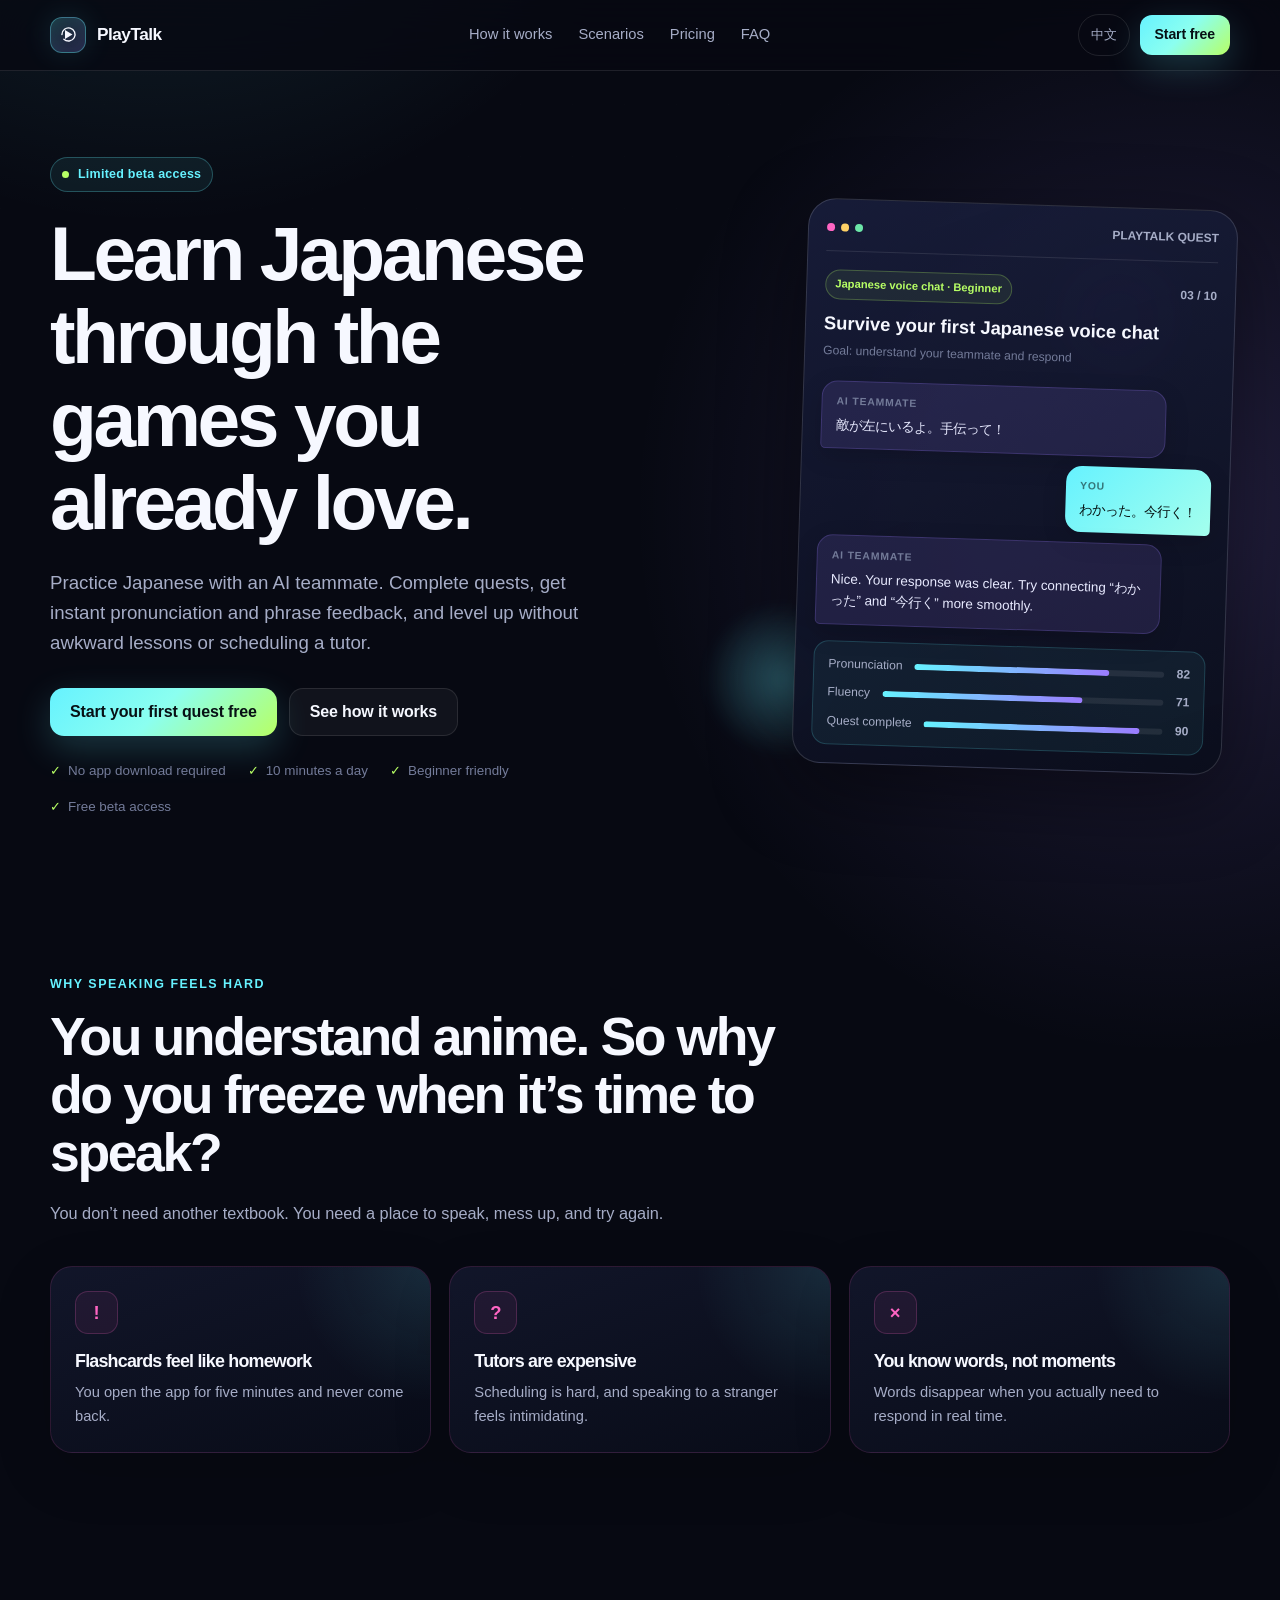
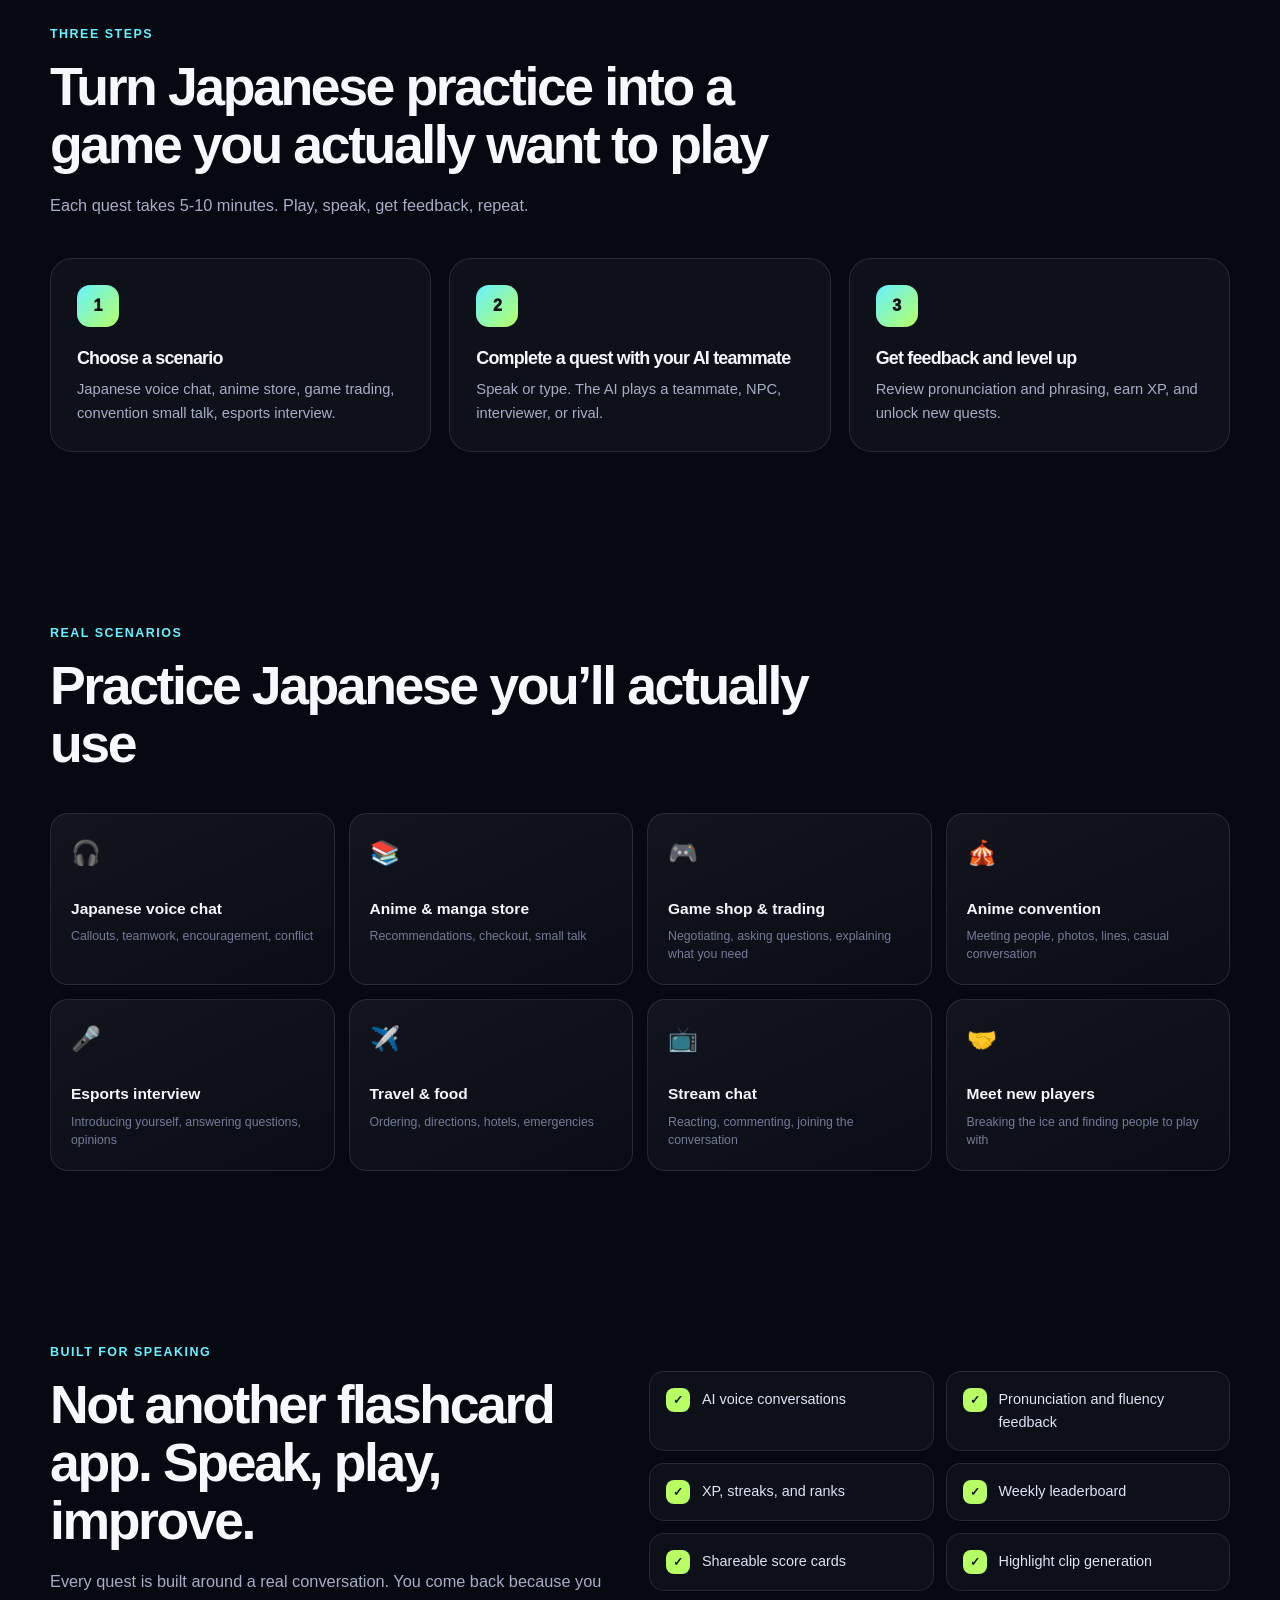
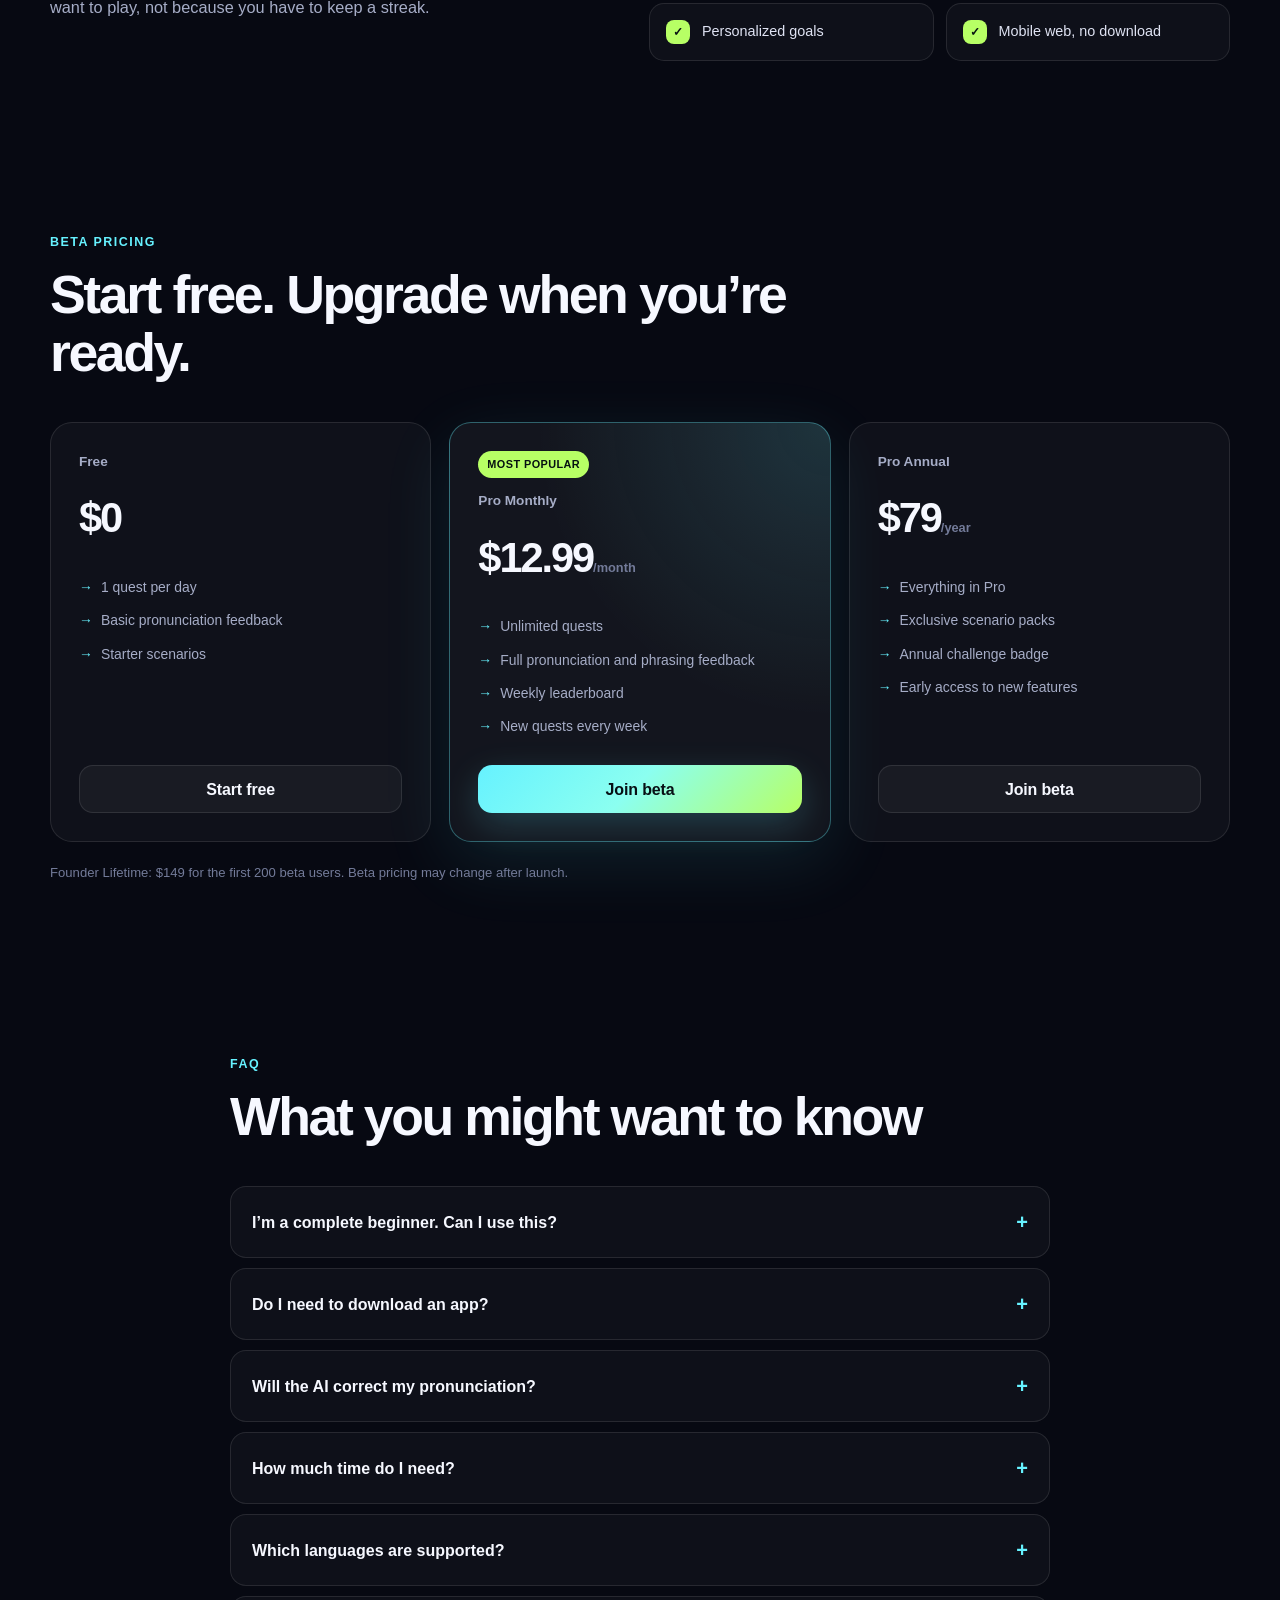
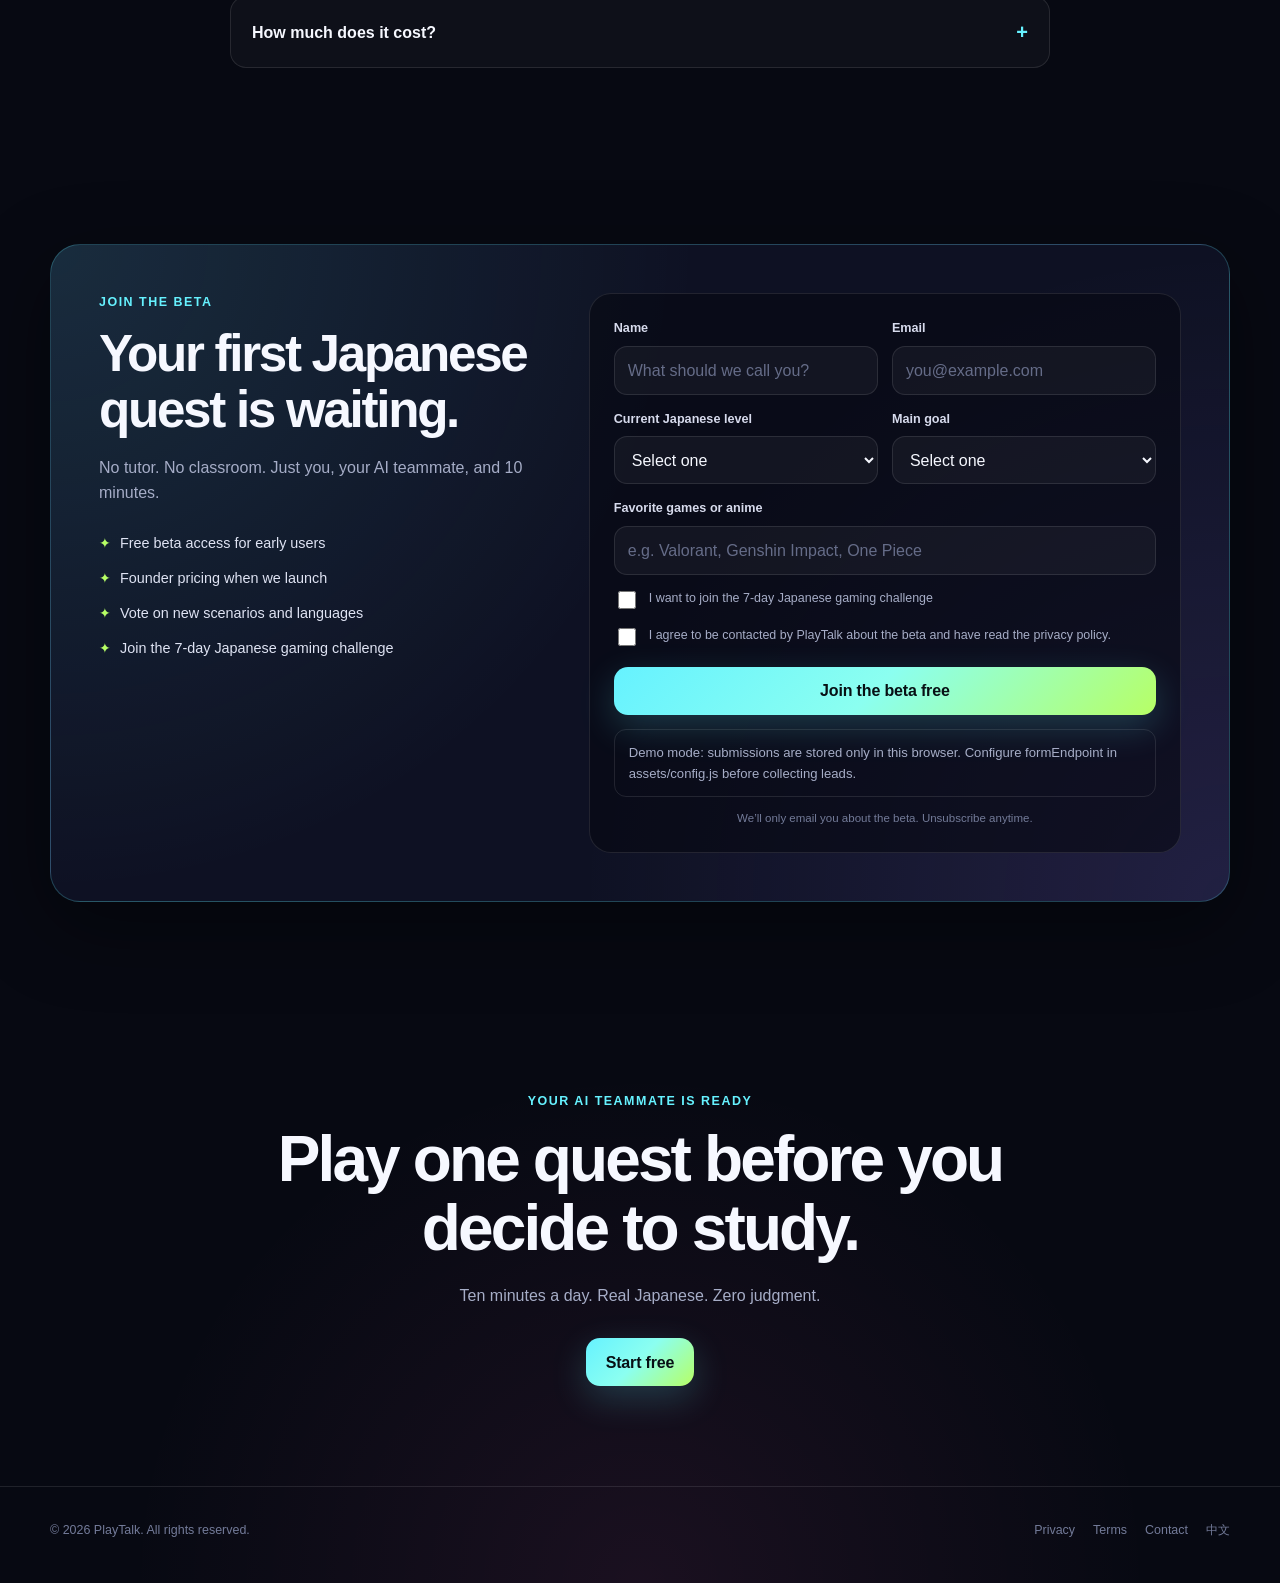
==== us/index.html @ 06645423 "Deploy PlayTalk bilingual landing pages" ====
<!doctype html>
<html lang="en">
<head>
  <meta charset="utf-8">
  <meta name="viewport" content="width=device-width, initial-scale=1">
  <meta name="theme-color" content="#070912">
  <meta name="robots" content="noindex,nofollow">
  <title>PlayTalk | Learn Japanese Through Games</title>
  <meta name="description" content="Practice Japanese in 10-minute AI voice quests. Play games, speak Japanese, get instant feedback, and level up without boring lessons.">
  <meta property="og:title" content="PlayTalk | Learn Japanese Through Games">
  <meta property="og:description" content="Your AI squad is also your Japanese coach. Start your first quest free.">
  <meta property="og:type" content="website">
  <link rel="icon" href="../assets/favicon.svg" type="image/svg+xml">
  <link rel="stylesheet" href="../assets/styles.css">
  <script src="../assets/config.js" defer></script>
  <script src="../assets/app.js" defer></script>
</head>
<body>
  <header class="site-header">
    <div class="container nav">
      <a class="brand" href="../" aria-label="PlayTalk home">
        <span class="brand-mark" aria-hidden="true">
          <svg viewBox="0 0 24 24" fill="none">
            <path d="M8 6.8v10.4l8.5-5.2L8 6.8Z" fill="currentColor"/>
            <path d="M4.5 12a7.5 7.5 0 1 1 2.2 5.3" stroke="currentColor" stroke-width="1.6" stroke-linecap="round"/>
          </svg>
        </span>
        <span>PlayTalk</span>
      </a>

      <nav class="nav-links" aria-label="Main navigation">
        <a href="#how">How it works</a>
        <a href="#scenarios">Scenarios</a>
        <a href="#pricing">Pricing</a>
        <a href="#faq">FAQ</a>
      </nav>

      <div class="nav-actions">
        <a class="lang-switch" href="../cn/" aria-label="切换到中文">中文</a>
        <a class="btn btn-primary btn-small" href="#waitlist" data-cta="nav_waitlist">Start free</a>
      </div>
    </div>
  </header>

  <main>
    <section class="hero">
      <div class="container hero-grid">
        <div>
          <span class="eyebrow"><span class="pulse-dot"></span>Limited beta access</span>
          <h1>
            <span
              data-headline-a="Learn Japanese through the games you already love."
              data-headline-b="Your AI squad is also your Japanese coach."
            >Learn Japanese through the games you already love.</span>
          </h1>
          <p class="hero-copy">
            Practice Japanese with an AI teammate. Complete quests, get instant pronunciation and phrase feedback, and level up without awkward lessons or scheduling a tutor.
          </p>

          <div class="hero-cta">
            <a class="btn btn-primary" href="#waitlist" data-cta="hero_primary">Start your first quest free</a>
            <a class="btn btn-secondary" href="#how" data-cta="hero_demo">See how it works</a>
          </div>

          <ul class="trust-list">
            <li>No app download required</li>
            <li>10 minutes a day</li>
            <li>Beginner friendly</li>
            <li>Free beta access</li>
          </ul>
        </div>

        <div class="hero-visual" aria-label="PlayTalk product preview">
          <div class="orb orb-one"></div>
          <div class="orb orb-two"></div>

          <div class="device-card">
            <div class="device-top">
              <div class="device-dots" aria-hidden="true"><span></span><span></span><span></span></div>
              <span class="device-title">PLAYTALK QUEST</span>
            </div>

            <div class="quest-head">
              <span class="quest-badge">Japanese voice chat · Beginner</span>
              <span class="device-title">03 / 10</span>
            </div>
            <div class="quest-title">Survive your first Japanese voice chat</div>
            <div class="quest-subtitle">Goal: understand your teammate and respond</div>

            <div class="chat">
              <div class="bubble ai">
                <span class="bubble-label">AI teammate</span>
                敵が左にいるよ。手伝って！
              </div>
              <div class="bubble user">
                <span class="bubble-label">You</span>
                わかった。今行く！
              </div>
              <div class="bubble ai">
                <span class="bubble-label">AI teammate</span>
                Nice. Your response was clear. Try connecting “わかった” and “今行く” more smoothly.
              </div>
            </div>

            <div class="feedback">
              <div class="feedback-row"><span>Pronunciation</span><div class="progress"><span></span></div><strong>82</strong></div>
              <div class="feedback-row"><span>Fluency</span><div class="progress"><span style="width:71%"></span></div><strong>71</strong></div>
              <div class="feedback-row"><span>Quest complete</span><div class="progress"><span style="width:90%"></span></div><strong>90</strong></div>
            </div>
          </div>
        </div>
      </div>
    </section>

    <section class="section" id="problem">
      <div class="container">
        <div class="section-head">
          <span class="section-kicker">Why speaking feels hard</span>
          <h2>You understand anime. So why do you freeze when it’s time to speak?</h2>
          <p class="section-desc">You don’t need another textbook. You need a place to speak, mess up, and try again.</p>
        </div>

        <div class="grid grid-3">
          <article class="card pain-card">
            <div class="card-icon">!</div>
            <h3>Flashcards feel like homework</h3>
            <p>You open the app for five minutes and never come back.</p>
          </article>
          <article class="card pain-card">
            <div class="card-icon">?</div>
            <h3>Tutors are expensive</h3>
            <p>Scheduling is hard, and speaking to a stranger feels intimidating.</p>
          </article>
          <article class="card pain-card">
            <div class="card-icon">×</div>
            <h3>You know words, not moments</h3>
            <p>Words disappear when you actually need to respond in real time.</p>
          </article>
        </div>
      </div>
    </section>

    <section class="section" id="how">
      <div class="container">
        <div class="section-head">
          <span class="section-kicker">Three steps</span>
          <h2>Turn Japanese practice into a game you actually want to play</h2>
          <p class="section-desc">Each quest takes 5-10 minutes. Play, speak, get feedback, repeat.</p>
        </div>

        <div class="steps">
          <article class="step">
            <h3>Choose a scenario</h3>
            <p>Japanese voice chat, anime store, game trading, convention small talk, esports interview.</p>
          </article>
          <article class="step">
            <h3>Complete a quest with your AI teammate</h3>
            <p>Speak or type. The AI plays a teammate, NPC, interviewer, or rival.</p>
          </article>
          <article class="step">
            <h3>Get feedback and level up</h3>
            <p>Review pronunciation and phrasing, earn XP, and unlock new quests.</p>
          </article>
        </div>
      </div>
    </section>

    <section class="section" id="scenarios">
      <div class="container">
        <div class="section-head">
          <span class="section-kicker">Real scenarios</span>
          <h2>Practice Japanese you’ll actually use</h2>
        </div>

        <div class="scenario-grid">
          <article class="scenario"><span>🎧</span><strong>Japanese voice chat</strong><small>Callouts, teamwork, encouragement, conflict</small></article>
          <article class="scenario"><span>📚</span><strong>Anime &amp; manga store</strong><small>Recommendations, checkout, small talk</small></article>
          <article class="scenario"><span>🎮</span><strong>Game shop &amp; trading</strong><small>Negotiating, asking questions, explaining what you need</small></article>
          <article class="scenario"><span>🎪</span><strong>Anime convention</strong><small>Meeting people, photos, lines, casual conversation</small></article>
          <article class="scenario"><span>🎤</span><strong>Esports interview</strong><small>Introducing yourself, answering questions, opinions</small></article>
          <article class="scenario"><span>✈️</span><strong>Travel &amp; food</strong><small>Ordering, directions, hotels, emergencies</small></article>
          <article class="scenario"><span>📺</span><strong>Stream chat</strong><small>Reacting, commenting, joining the conversation</small></article>
          <article class="scenario"><span>🤝</span><strong>Meet new players</strong><small>Breaking the ice and finding people to play with</small></article>
        </div>
      </div>
    </section>

    <section class="section">
      <div class="container">
        <div class="grid grid-2">
          <div>
            <span class="section-kicker">Built for speaking</span>
            <h2>Not another flashcard app. Speak, play, improve.</h2>
            <p class="section-desc">Every quest is built around a real conversation. You come back because you want to play, not because you have to keep a streak.</p>
          </div>
          <div class="feature-list">
            <div class="feature-item"><span class="check">✓</span><p>AI voice conversations</p></div>
            <div class="feature-item"><span class="check">✓</span><p>Pronunciation and fluency feedback</p></div>
            <div class="feature-item"><span class="check">✓</span><p>XP, streaks, and ranks</p></div>
            <div class="feature-item"><span class="check">✓</span><p>Weekly leaderboard</p></div>
            <div class="feature-item"><span class="check">✓</span><p>Shareable score cards</p></div>
            <div class="feature-item"><span class="check">✓</span><p>Highlight clip generation</p></div>
            <div class="feature-item"><span class="check">✓</span><p>Personalized goals</p></div>
            <div class="feature-item"><span class="check">✓</span><p>Mobile web, no download</p></div>
          </div>
        </div>
      </div>
    </section>

    <section class="section" id="pricing">
      <div class="container">
        <div class="section-head">
          <span class="section-kicker">Beta pricing</span>
          <h2>Start free. Upgrade when you’re ready.</h2>
        </div>

        <div class="pricing-grid">
          <article class="price-card">
            <span class="price-name">Free</span>
            <div class="price">$0</div>
            <ul class="price-features">
              <li>1 quest per day</li>
              <li>Basic pronunciation feedback</li>
              <li>Starter scenarios</li>
            </ul>
            <a class="btn btn-secondary" href="#waitlist" data-cta="pricing_free">Start free</a>
          </article>

          <article class="price-card featured">
            <span class="popular">Most popular</span>
            <span class="price-name">Pro Monthly</span>
            <div class="price">$12.99<small>/month</small></div>
            <ul class="price-features">
              <li>Unlimited quests</li>
              <li>Full pronunciation and phrasing feedback</li>
              <li>Weekly leaderboard</li>
              <li>New quests every week</li>
            </ul>
            <a class="btn btn-primary" href="#waitlist" data-cta="pricing_pro">Join beta</a>
          </article>

          <article class="price-card">
            <span class="price-name">Pro Annual</span>
            <div class="price">$79<small>/year</small></div>
            <ul class="price-features">
              <li>Everything in Pro</li>
              <li>Exclusive scenario packs</li>
              <li>Annual challenge badge</li>
              <li>Early access to new features</li>
            </ul>
            <a class="btn btn-secondary" href="#waitlist" data-cta="pricing_annual">Join beta</a>
          </article>
        </div>

        <p style="margin:20px 0 0;color:var(--muted-2);font-size:.82rem;">Founder Lifetime: $149 for the first 200 beta users. Beta pricing may change after launch.</p>
      </div>
    </section>

    <section class="section" id="faq">
      <div class="narrow">
        <div class="section-head">
          <span class="section-kicker">FAQ</span>
          <h2>What you might want to know</h2>
        </div>

        <div class="faq-list">
          <details>
            <summary>I’m a complete beginner. Can I use this?</summary>
            <p>Yes. Start with beginner-friendly quests and the AI will adapt to your level.</p>
          </details>
          <details>
            <summary>Do I need to download an app?</summary>
            <p>The beta runs in your browser. No download required.</p>
          </details>
          <details>
            <summary>Will the AI correct my pronunciation?</summary>
            <p>Yes. You’ll get focused feedback on pronunciation, fluency, and phrasing after each quest.</p>
          </details>
          <details>
            <summary>How much time do I need?</summary>
            <p>About 10 minutes a day, or one to two quests.</p>
          </details>
          <details>
            <summary>Which languages are supported?</summary>
            <p>Japanese is the first beta track. More languages will be added based on demand.</p>
          </details>
          <details>
            <summary>How much does it cost?</summary>
            <p>You can start free. Pro is $12.99/month or $79/year. Founder Lifetime is $149 for the first 200 users.</p>
          </details>
        </div>
      </div>
    </section>

    <section class="waitlist-section" id="waitlist">
      <div class="container waitlist-shell">
        <div class="waitlist-copy">
          <span class="section-kicker">Join the beta</span>
          <h2>Your first Japanese quest is waiting.</h2>
          <p>No tutor. No classroom. Just you, your AI teammate, and 10 minutes.</p>
          <ul class="benefit-list">
            <li>Free beta access for early users</li>
            <li>Founder pricing when we launch</li>
            <li>Vote on new scenarios and languages</li>
            <li>Join the 7-day Japanese gaming challenge</li>
          </ul>
        </div>

        <form
          class="form-card"
          data-waitlist-form
          data-success-text="You’re on the PlayTalk beta list. We’ll send your first quest link within 24 hours."
          data-error-text="Something went wrong. Please try again or email hello@playtalk.gg."
          data-pending-text="Sending..."
          data-loading-text="Sending..."
          data-demo-text="Demo mode: submissions are stored only in this browser. Configure formEndpoint in assets/config.js before collecting leads."
        >
          <div class="form-grid">
            <div class="field">
              <label for="us-name">Name</label>
              <input id="us-name" name="name" type="text" autocomplete="name" placeholder="What should we call you?" required>
            </div>

            <div class="field">
              <label for="us-email">Email</label>
              <input id="us-email" name="contact" type="email" autocomplete="email" placeholder="you@example.com" required>
            </div>

            <div class="field">
              <label for="us-level">Current Japanese level</label>
              <select id="us-level" name="level" required>
                <option value="">Select one</option>
                <option value="Complete beginner">Complete beginner</option>
                <option value="Beginner">Beginner</option>
                <option value="Intermediate">Intermediate</option>
                <option value="Advanced">Advanced</option>
              </select>
            </div>

            <div class="field">
              <label for="us-goal">Main goal</label>
              <select id="us-goal" name="goal" required>
                <option value="">Select one</option>
                <option value="Anime & manga">Anime &amp; manga</option>
                <option value="Gaming">Gaming</option>
                <option value="Travel">Travel</option>
                <option value="Study">Study</option>
                <option value="Work">Work</option>
              </select>
            </div>

            <div class="field full">
              <label for="us-favorites">Favorite games or anime</label>
              <input id="us-favorites" name="favorites" type="text" placeholder="e.g. Valorant, Genshin Impact, One Piece">
            </div>

            <label class="checkbox field full">
              <input type="checkbox" name="challenge" value="yes">
              <span>I want to join the 7-day Japanese gaming challenge</span>
            </label>

            <label class="checkbox field full">
              <input type="checkbox" name="consent" value="yes" required>
              <span>I agree to be contacted by PlayTalk about the beta and have read the privacy policy.</span>
            </label>
          </div>

          <input type="hidden" name="language" value="en">
          <input type="hidden" name="page_variant" value="a">
          <input type="hidden" name="utm_source" value="">
          <input type="hidden" name="utm_medium" value="">
          <input type="hidden" name="utm_campaign" value="">
          <input type="hidden" name="utm_content" value="">
          <input type="hidden" name="utm_term" value="">
          <input type="hidden" name="page_path" value="">
          <input type="hidden" name="page_url" value="">
          <input type="hidden" name="referrer" value="">
          <input type="hidden" name="landed_at" value="">

          <div class="honeypot" aria-hidden="true">
            <label for="us-website">Website</label>
            <input id="us-website" name="website" type="text" tabindex="-1" autocomplete="off">
          </div>

          <button class="btn btn-primary" type="submit">Join the beta free</button>
          <div class="form-status" data-form-status hidden role="status" aria-live="polite"></div>
          <p style="margin:12px 0 0;color:var(--muted-2);font-size:.72rem;text-align:center;">We’ll only email you about the beta. Unsubscribe anytime.</p>
        </form>
      </div>
    </section>

    <section class="final-cta">
      <div class="narrow">
        <span class="section-kicker">Your AI teammate is ready</span>
        <h2>Play one quest before you decide to study.</h2>
        <p>Ten minutes a day. Real Japanese. Zero judgment.</p>
        <a class="btn btn-primary" href="#waitlist" data-cta="final_waitlist" style="display:inline-flex;width:auto;">Start free</a>
      </div>
    </section>
  </main>

  <footer class="footer">
    <div class="container footer-inner">
      <span>© <span data-year></span> PlayTalk. All rights reserved.</span>
      <div class="footer-links">
        <a href="../legal/privacy.html">Privacy</a>
        <a href="../legal/terms.html">Terms</a>
        <a href="mailto:hello@playtalk.gg">Contact</a>
        <a href="../cn/">中文</a>
      </div>
    </div>
  </footer>
</body>
</html>
---- assets/styles.css ----
:root {
  --bg: #070912;
  --bg-soft: #0d1020;
  --panel: rgba(19, 23, 44, 0.82);
  --panel-solid: #13172c;
  --line: rgba(255, 255, 255, 0.1);
  --line-strong: rgba(119, 231, 255, 0.34);
  --text: #f6f8ff;
  --muted: #a6adc7;
  --muted-2: #737b99;
  --cyan: #66f2ff;
  --violet: #9b7cff;
  --pink: #ff65c3;
  --lime: #b7ff65;
  --danger: #ff6b7a;
  --success: #6ce6a8;
  --shadow: 0 24px 80px rgba(0, 0, 0, 0.42);
  --radius: 22px;
  --radius-sm: 14px;
  --max: 1180px;
  --font: Inter, ui-sans-serif, -apple-system, BlinkMacSystemFont, "Segoe UI", "PingFang SC", "Hiragino Sans GB", "Microsoft YaHei", sans-serif;
}

* {
  box-sizing: border-box;
}

html {
  scroll-behavior: smooth;
}

body {
  margin: 0;
  color: var(--text);
  background:
    radial-gradient(circle at 12% -5%, rgba(102, 242, 255, 0.16), transparent 34rem),
    radial-gradient(circle at 92% 8%, rgba(155, 124, 255, 0.18), transparent 34rem),
    radial-gradient(circle at 50% 100%, rgba(255, 101, 195, 0.08), transparent 32rem),
    var(--bg);
  font-family: var(--font);
  line-height: 1.6;
  -webkit-font-smoothing: antialiased;
  overflow-x: hidden;
}

body::before {
  position: fixed;
  inset: 0;
  z-index: -1;
  pointer-events: none;
  content: "";
  opacity: 0.35;
  background-image:
    linear-gradient(rgba(255, 255, 255, 0.025) 1px, transparent 1px),
    linear-gradient(90deg, rgba(255, 255, 255, 0.025) 1px, transparent 1px);
  background-size: 52px 52px;
  mask-image: linear-gradient(to bottom, black, transparent 85%);
}

a {
  color: inherit;
  text-decoration: none;
}

button,
input,
select,
textarea {
  font: inherit;
}

button,
a {
  -webkit-tap-highlight-color: transparent;
}

.container {
  width: min(calc(100% - 40px), var(--max));
  margin: 0 auto;
}

.narrow {
  width: min(calc(100% - 40px), 820px);
  margin: 0 auto;
}

.site-header {
  position: sticky;
  top: 0;
  z-index: 50;
  padding: 14px 0;
  background: rgba(7, 9, 18, 0.76);
  border-bottom: 1px solid var(--line);
  backdrop-filter: blur(18px);
}

.nav {
  display: flex;
  align-items: center;
  justify-content: space-between;
  gap: 20px;
}

.brand {
  display: inline-flex;
  align-items: center;
  gap: 11px;
  font-size: 1.08rem;
  font-weight: 800;
  letter-spacing: -0.03em;
}

.brand-mark {
  display: grid;
  width: 36px;
  height: 36px;
  place-items: center;
  border: 1px solid rgba(102, 242, 255, 0.38);
  border-radius: 12px;
  background: linear-gradient(145deg, rgba(102, 242, 255, 0.18), rgba(155, 124, 255, 0.2));
  box-shadow: inset 0 0 18px rgba(102, 242, 255, 0.08), 0 0 30px rgba(102, 242, 255, 0.12);
}

.brand-mark svg {
  width: 21px;
  height: 21px;
}

.nav-links {
  display: flex;
  align-items: center;
  gap: 26px;
  color: var(--muted);
  font-size: 0.92rem;
}

.nav-links a {
  transition: color 160ms ease;
}

.nav-links a:hover {
  color: var(--text);
}

.nav-actions {
  display: flex;
  align-items: center;
  gap: 10px;
}

.lang-switch {
  display: inline-flex;
  align-items: center;
  gap: 7px;
  padding: 9px 12px;
  color: var(--muted);
  border: 1px solid var(--line);
  border-radius: 999px;
  font-size: 0.84rem;
  transition: 160ms ease;
}

.lang-switch:hover {
  color: var(--text);
  border-color: var(--line-strong);
}

.btn {
  display: inline-flex;
  align-items: center;
  justify-content: center;
  gap: 9px;
  min-height: 48px;
  padding: 0 20px;
  border: 0;
  border-radius: 14px;
  font-weight: 800;
  letter-spacing: -0.01em;
  cursor: pointer;
  transition: transform 160ms ease, box-shadow 160ms ease, border-color 160ms ease, background 160ms ease;
}

.btn:hover {
  transform: translateY(-2px);
}

.btn-primary {
  color: #071014;
  background: linear-gradient(135deg, var(--cyan), #8bfff0 48%, var(--lime));
  box-shadow: 0 12px 36px rgba(102, 242, 255, 0.2);
}

.btn-primary:hover {
  box-shadow: 0 16px 44px rgba(102, 242, 255, 0.3);
}

.btn-secondary {
  color: var(--text);
  border: 1px solid var(--line);
  background: rgba(255, 255, 255, 0.045);
}

.btn-secondary:hover {
  border-color: var(--line-strong);
  background: rgba(255, 255, 255, 0.075);
}

.btn-small {
  min-height: 40px;
  padding: 0 15px;
  border-radius: 12px;
  font-size: 0.88rem;
}

.hero {
  position: relative;
  padding: 86px 0 72px;
}

.hero-grid {
  display: grid;
  grid-template-columns: minmax(0, 1.03fr) minmax(360px, 0.97fr);
  align-items: center;
  gap: 64px;
}

.eyebrow {
  display: inline-flex;
  align-items: center;
  gap: 9px;
  padding: 7px 11px;
  color: var(--cyan);
  border: 1px solid rgba(102, 242, 255, 0.26);
  border-radius: 999px;
  background: rgba(102, 242, 255, 0.07);
  font-size: 0.78rem;
  font-weight: 750;
  letter-spacing: 0.02em;
}

.pulse-dot {
  width: 7px;
  height: 7px;
  border-radius: 50%;
  background: var(--lime);
  box-shadow: 0 0 0 0 rgba(183, 255, 101, 0.5);
  animation: pulse 1.8s infinite;
}

@keyframes pulse {
  70% {
    box-shadow: 0 0 0 8px rgba(183, 255, 101, 0);
  }
  100% {
    box-shadow: 0 0 0 0 rgba(183, 255, 101, 0);
  }
}

h1,
h2,
h3 {
  margin: 0;
  line-height: 1.08;
  letter-spacing: -0.045em;
}

h1 {
  max-width: 760px;
  margin-top: 20px;
  font-size: clamp(2.7rem, 6vw, 5rem);
  font-weight: 900;
}

.hero h1 .accent {
  color: transparent;
  background: linear-gradient(120deg, var(--cyan), var(--violet) 55%, var(--pink));
  -webkit-background-clip: text;
  background-clip: text;
}

.hero-copy {
  max-width: 630px;
  margin: 24px 0 0;
  color: var(--muted);
  font-size: clamp(1rem, 1.8vw, 1.17rem);
}

.hero-cta {
  display: flex;
  flex-wrap: wrap;
  gap: 12px;
  margin-top: 30px;
}

.trust-list {
  display: flex;
  flex-wrap: wrap;
  gap: 14px 22px;
  margin: 24px 0 0;
  padding: 0;
  color: var(--muted-2);
  font-size: 0.84rem;
  list-style: none;
}

.trust-list li::before {
  margin-right: 7px;
  color: var(--lime);
  content: "✓";
}

.hero-visual {
  position: relative;
  min-height: 480px;
}

.orb {
  position: absolute;
  border-radius: 50%;
  filter: blur(8px);
  opacity: 0.7;
}

.orb-one {
  top: 18px;
  right: 16px;
  width: 190px;
  height: 190px;
  background: radial-gradient(circle, rgba(155, 124, 255, 0.55), transparent 68%);
}

.orb-two {
  bottom: 10px;
  left: 12px;
  width: 160px;
  height: 160px;
  background: radial-gradient(circle, rgba(102, 242, 255, 0.46), transparent 68%);
}

.device-card {
  position: relative;
  z-index: 1;
  width: min(100%, 430px);
  margin-left: auto;
  padding: 18px;
  border: 1px solid rgba(255, 255, 255, 0.14);
  border-radius: 28px;
  background: linear-gradient(160deg, rgba(24, 29, 58, 0.94), rgba(11, 14, 28, 0.96));
  box-shadow: var(--shadow);
  transform: rotate(1.8deg);
}

.device-top {
  display: flex;
  align-items: center;
  justify-content: space-between;
  padding-bottom: 14px;
  border-bottom: 1px solid var(--line);
}

.device-dots {
  display: flex;
  gap: 6px;
}

.device-dots span {
  width: 8px;
  height: 8px;
  border-radius: 50%;
  background: rgba(255, 255, 255, 0.2);
}

.device-dots span:first-child {
  background: var(--pink);
}

.device-dots span:nth-child(2) {
  background: #ffd166;
}

.device-dots span:last-child {
  background: var(--success);
}

.device-title {
  color: var(--muted);
  font-size: 0.75rem;
  font-weight: 700;
}

.quest-head {
  display: flex;
  align-items: center;
  justify-content: space-between;
  margin-top: 18px;
}

.quest-badge {
  padding: 5px 9px;
  color: var(--lime);
  border: 1px solid rgba(183, 255, 101, 0.25);
  border-radius: 999px;
  background: rgba(183, 255, 101, 0.07);
  font-size: 0.7rem;
  font-weight: 800;
}

.quest-title {
  margin-top: 9px;
  font-size: 1.15rem;
  font-weight: 850;
}

.quest-subtitle {
  margin-top: 3px;
  color: var(--muted-2);
  font-size: 0.76rem;
}

.chat {
  display: grid;
  gap: 10px;
  margin-top: 20px;
}

.bubble {
  max-width: 88%;
  padding: 12px 14px;
  border-radius: 16px;
  font-size: 0.84rem;
  box-shadow: 0 8px 24px rgba(0, 0, 0, 0.15);
}

.bubble.ai {
  color: #e8eaff;
  border: 1px solid rgba(155, 124, 255, 0.22);
  border-bottom-left-radius: 5px;
  background: rgba(155, 124, 255, 0.13);
}

.bubble.user {
  justify-self: end;
  color: #061111;
  border-bottom-right-radius: 5px;
  background: linear-gradient(135deg, var(--cyan), #a4ffed);
}

.bubble-label {
  display: block;
  margin-bottom: 4px;
  color: var(--muted-2);
  font-size: 0.65rem;
  font-weight: 800;
  letter-spacing: 0.08em;
  text-transform: uppercase;
}

.bubble.user .bubble-label {
  color: rgba(4, 18, 20, 0.56);
}

.feedback {
  margin-top: 16px;
  padding: 13px 14px;
  border: 1px solid rgba(102, 242, 255, 0.18);
  border-radius: 15px;
  background: rgba(102, 242, 255, 0.055);
}

.feedback-row {
  display: flex;
  align-items: center;
  justify-content: space-between;
  gap: 12px;
  color: var(--muted);
  font-size: 0.76rem;
}

.feedback-row + .feedback-row {
  margin-top: 9px;
}

.progress {
  flex: 1;
  height: 6px;
  overflow: hidden;
  border-radius: 999px;
  background: rgba(255, 255, 255, 0.08);
}

.progress span {
  display: block;
  width: 78%;
  height: 100%;
  border-radius: inherit;
  background: linear-gradient(90deg, var(--cyan), var(--violet));
}

.section {
  padding: 86px 0;
}

.section-tight {
  padding: 62px 0;
}

.section-head {
  max-width: 760px;
  margin-bottom: 40px;
}

.section-kicker {
  display: block;
  margin-bottom: 13px;
  color: var(--cyan);
  font-size: 0.78rem;
  font-weight: 850;
  letter-spacing: 0.12em;
  text-transform: uppercase;
}

.section h2 {
  font-size: clamp(2rem, 4.2vw, 3.35rem);
  font-weight: 880;
}

.section-desc {
  margin: 18px 0 0;
  color: var(--muted);
  font-size: 1.02rem;
}

.grid {
  display: grid;
  gap: 18px;
}

.grid-3 {
  grid-template-columns: repeat(3, minmax(0, 1fr));
}

.grid-2 {
  grid-template-columns: repeat(2, minmax(0, 1fr));
}

.card {
  position: relative;
  padding: 24px;
  overflow: hidden;
  border: 1px solid var(--line);
  border-radius: var(--radius);
  background: linear-gradient(160deg, rgba(21, 25, 48, 0.78), rgba(10, 13, 26, 0.76));
  box-shadow: 0 18px 60px rgba(0, 0, 0, 0.14);
}

.card::after {
  position: absolute;
  top: 0;
  right: 0;
  width: 140px;
  height: 140px;
  content: "";
  background: radial-gradient(circle at top right, rgba(102, 242, 255, 0.12), transparent 68%);
}

.card-icon {
  display: grid;
  width: 43px;
  height: 43px;
  margin-bottom: 18px;
  place-items: center;
  border: 1px solid rgba(102, 242, 255, 0.2);
  border-radius: 13px;
  color: var(--cyan);
  background: rgba(102, 242, 255, 0.07);
  font-size: 1.15rem;
  font-weight: 900;
}

.card h3 {
  font-size: 1.12rem;
  font-weight: 850;
}

.card p {
  margin: 10px 0 0;
  color: var(--muted);
  font-size: 0.92rem;
}

.pain-card {
  border-color: rgba(255, 101, 195, 0.14);
}

.pain-card .card-icon {
  color: var(--pink);
  border-color: rgba(255, 101, 195, 0.2);
  background: rgba(255, 101, 195, 0.07);
}

.steps {
  display: grid;
  grid-template-columns: repeat(3, minmax(0, 1fr));
  gap: 18px;
  counter-reset: step;
}

.step {
  position: relative;
  padding: 26px;
  border: 1px solid var(--line);
  border-radius: var(--radius);
  background: rgba(255, 255, 255, 0.035);
  counter-increment: step;
}

.step::before {
  display: grid;
  width: 42px;
  height: 42px;
  margin-bottom: 22px;
  place-items: center;
  color: #071014;
  border-radius: 13px;
  background: linear-gradient(135deg, var(--cyan), var(--lime));
  font-weight: 950;
  content: counter(step);
}

.step h3 {
  font-size: 1.12rem;
}

.step p {
  margin: 10px 0 0;
  color: var(--muted);
  font-size: 0.92rem;
}

.scenario-grid {
  display: grid;
  grid-template-columns: repeat(4, minmax(0, 1fr));
  gap: 14px;
}

.scenario {
  min-height: 140px;
  padding: 20px;
  border: 1px solid var(--line);
  border-radius: 18px;
  background: linear-gradient(155deg, rgba(255, 255, 255, 0.05), rgba(255, 255, 255, 0.02));
  transition: transform 160ms ease, border-color 160ms ease;
}

.scenario:hover {
  transform: translateY(-4px);
  border-color: var(--line-strong);
}

.scenario span {
  display: inline-block;
  margin-bottom: 24px;
  font-size: 1.5rem;
}

.scenario strong {
  display: block;
  font-size: 0.97rem;
}

.scenario small {
  display: block;
  margin-top: 7px;
  color: var(--muted-2);
  font-size: 0.77rem;
  line-height: 1.45;
}

.feature-list {
  display: grid;
  grid-template-columns: repeat(2, minmax(0, 1fr));
  gap: 12px;
  margin-top: 28px;
}

.feature-item {
  display: flex;
  align-items: flex-start;
  gap: 12px;
  padding: 16px;
  border: 1px solid var(--line);
  border-radius: 15px;
  background: rgba(255, 255, 255, 0.03);
}

.feature-item .check {
  display: grid;
  flex: 0 0 24px;
  width: 24px;
  height: 24px;
  place-items: center;
  color: #061111;
  border-radius: 8px;
  background: var(--lime);
  font-size: 0.72rem;
  font-weight: 950;
}

.feature-item p {
  margin: 0;
  color: #dfe3f3;
  font-size: 0.9rem;
}

.pricing-grid {
  display: grid;
  grid-template-columns: repeat(3, minmax(0, 1fr));
  align-items: stretch;
  gap: 18px;
}

.price-card {
  display: flex;
  flex-direction: column;
  padding: 28px;
  border: 1px solid var(--line);
  border-radius: var(--radius);
  background: rgba(255, 255, 255, 0.035);
}

.price-card.featured {
  border-color: rgba(102, 242, 255, 0.35);
  background:
    radial-gradient(circle at top right, rgba(102, 242, 255, 0.14), transparent 52%),
    rgba(255, 255, 255, 0.05);
  box-shadow: 0 20px 70px rgba(102, 242, 255, 0.1);
}

.popular {
  align-self: flex-start;
  margin-bottom: 12px;
  padding: 5px 9px;
  color: #061111;
  border-radius: 999px;
  background: var(--lime);
  font-size: 0.68rem;
  font-weight: 900;
  letter-spacing: 0.04em;
  text-transform: uppercase;
}

.price-name {
  color: var(--muted);
  font-size: 0.85rem;
  font-weight: 800;
}

.price {
  margin-top: 13px;
  font-size: 2.6rem;
  font-weight: 900;
  letter-spacing: -0.05em;
}

.price small {
  color: var(--muted-2);
  font-size: 0.8rem;
  font-weight: 650;
  letter-spacing: 0;
}

.price-features {
  display: grid;
  gap: 11px;
  margin: 24px 0 28px;
  padding: 0;
  color: var(--muted);
  font-size: 0.87rem;
  list-style: none;
}

.price-features li::before {
  margin-right: 8px;
  color: var(--cyan);
  content: "→";
}

.price-card .btn {
  width: 100%;
  margin-top: auto;
}

.faq-list {
  display: grid;
  gap: 10px;
}

details {
  border: 1px solid var(--line);
  border-radius: 16px;
  background: rgba(255, 255, 255, 0.03);
}

summary {
  display: flex;
  align-items: center;
  justify-content: space-between;
  gap: 20px;
  padding: 19px 21px;
  font-weight: 800;
  cursor: pointer;
  list-style: none;
}

summary::-webkit-details-marker {
  display: none;
}

summary::after {
  color: var(--cyan);
  font-size: 1.25rem;
  content: "+";
}

details[open] summary::after {
  content: "−";
}

details p {
  margin: 0;
  padding: 0 21px 20px;
  color: var(--muted);
  font-size: 0.91rem;
}

.waitlist-section {
  padding: 90px 0;
}

.waitlist-shell {
  display: grid;
  grid-template-columns: minmax(0, 0.85fr) minmax(380px, 1.15fr);
  gap: 52px;
  align-items: start;
  padding: 48px;
  border: 1px solid rgba(102, 242, 255, 0.22);
  border-radius: 30px;
  background:
    radial-gradient(circle at 0% 0%, rgba(102, 242, 255, 0.12), transparent 48%),
    radial-gradient(circle at 100% 100%, rgba(155, 124, 255, 0.14), transparent 48%),
    rgba(16, 20, 40, 0.84);
  box-shadow: var(--shadow);
}

.waitlist-copy h2 {
  font-size: clamp(2rem, 4vw, 3.2rem);
}

.waitlist-copy p {
  margin: 18px 0 0;
  color: var(--muted);
}

.benefit-list {
  display: grid;
  gap: 12px;
  margin: 26px 0 0;
  padding: 0;
  color: #dfe3f3;
  font-size: 0.9rem;
  list-style: none;
}

.benefit-list li::before {
  margin-right: 9px;
  color: var(--lime);
  content: "✦";
}

.form-card {
  padding: 24px;
  border: 1px solid var(--line);
  border-radius: 22px;
  background: rgba(7, 9, 18, 0.6);
}

.form-grid {
  display: grid;
  grid-template-columns: repeat(2, minmax(0, 1fr));
  gap: 14px;
}

.field {
  display: grid;
  gap: 7px;
}

.field.full {
  grid-column: 1 / -1;
}

.field label {
  color: #d7dbed;
  font-size: 0.79rem;
  font-weight: 750;
}

.field input,
.field select,
.field textarea {
  width: 100%;
  min-height: 48px;
  padding: 11px 13px;
  color: var(--text);
  border: 1px solid var(--line);
  border-radius: 13px;
  outline: none;
  background: rgba(255, 255, 255, 0.045);
  transition: border-color 160ms ease, box-shadow 160ms ease;
}

.field textarea {
  min-height: 88px;
  resize: vertical;
}

.field input::placeholder,
.field textarea::placeholder {
  color: #656c88;
}

.field input:focus,
.field select:focus,
.field textarea:focus {
  border-color: rgba(102, 242, 255, 0.5);
  box-shadow: 0 0 0 4px rgba(102, 242, 255, 0.08);
}

.field select option {
  color: #111;
}

.checkbox {
  display: flex;
  align-items: flex-start;
  gap: 10px;
  color: var(--muted);
  font-size: 0.78rem;
}

.checkbox input {
  width: 18px;
  min-height: 18px;
  margin-top: 2px;
  accent-color: var(--cyan);
}

.form-card .btn {
  width: 100%;
  margin-top: 18px;
}

.form-status {
  margin-top: 14px;
  padding: 12px 14px;
  border: 1px solid var(--line);
  border-radius: 12px;
  font-size: 0.82rem;
}

.form-status[data-status="success"] {
  color: var(--success);
  border-color: rgba(108, 230, 168, 0.26);
  background: rgba(108, 230, 168, 0.07);
}

.form-status[data-status="error"] {
  color: var(--danger);
  border-color: rgba(255, 107, 122, 0.26);
  background: rgba(255, 107, 122, 0.07);
}

.form-status[data-status="pending"] {
  color: var(--muted);
}

.honeypot {
  position: absolute !important;
  width: 1px !important;
  height: 1px !important;
  padding: 0 !important;
  overflow: hidden !important;
  clip: rect(0, 0, 0, 0) !important;
  white-space: nowrap !important;
  border: 0 !important;
}

.final-cta {
  padding: 100px 0;
  text-align: center;
}

.final-cta h2 {
  font-size: clamp(2.2rem, 5vw, 4rem);
}

.final-cta p {
  max-width: 640px;
  margin: 20px auto 30px;
  color: var(--muted);
}

.footer {
  padding: 34px 0 42px;
  border-top: 1px solid var(--line);
}

.footer-inner {
  display: flex;
  align-items: center;
  justify-content: space-between;
  gap: 24px;
  color: var(--muted-2);
  font-size: 0.78rem;
}

.footer-links {
  display: flex;
  flex-wrap: wrap;
  gap: 18px;
}

.footer-links a:hover {
  color: var(--text);
}

.language-page {
  min-height: 100vh;
  display: grid;
  place-items: center;
  padding: 40px 20px;
}

.language-shell {
  width: min(100%, 980px);
  text-align: center;
}

.language-shell h1 {
  margin: 22px auto 0;
  font-size: clamp(2.5rem, 7vw, 5.6rem);
}

.language-shell > p {
  max-width: 680px;
  margin: 22px auto 0;
  color: var(--muted);
  font-size: 1.06rem;
}

.language-grid {
  display: grid;
  grid-template-columns: repeat(2, minmax(0, 1fr));
  gap: 18px;
  margin-top: 44px;
  text-align: left;
}

.language-card {
  display: block;
  padding: 30px;
  border: 1px solid var(--line);
  border-radius: 24px;
  background: linear-gradient(155deg, rgba(255, 255, 255, 0.06), rgba(255, 255, 255, 0.025));
  transition: transform 180ms ease, border-color 180ms ease, box-shadow 180ms ease;
}

.language-card:hover {
  transform: translateY(-5px);
  border-color: var(--line-strong);
  box-shadow: 0 22px 70px rgba(0, 0, 0, 0.25);
}

.language-card .flag {
  font-size: 2rem;
}

.language-card h2 {
  margin-top: 20px;
  font-size: 1.6rem;
}

.language-card p {
  margin: 10px 0 24px;
  color: var(--muted);
  font-size: 0.92rem;
}

.language-card .go {
  color: var(--cyan);
  font-weight: 850;
}

.reveal {
  opacity: 0;
  transform: translateY(18px);
  transition: opacity 650ms ease, transform 650ms ease;
}

.reveal.is-visible {
  opacity: 1;
  transform: translateY(0);
}

@media (prefers-reduced-motion: reduce) {
  *,
  *::before,
  *::after {
    scroll-behavior: auto !important;
    animation-duration: 0.01ms !important;
    animation-iteration-count: 1 !important;
    transition-duration: 0.01ms !important;
  }

  .reveal {
    opacity: 1;
    transform: none;
  }
}

@media (max-width: 980px) {
  .hero {
    padding-top: 62px;
  }

  .hero-grid {
    grid-template-columns: 1fr;
    gap: 48px;
  }

  .hero-visual {
    min-height: auto;
  }

  .device-card {
    margin: 0 auto;
    transform: none;
  }

  .grid-3,
  .steps,
  .pricing-grid {
    grid-template-columns: 1fr;
  }

  .scenario-grid {
    grid-template-columns: repeat(2, minmax(0, 1fr));
  }

  .waitlist-shell {
    grid-template-columns: 1fr;
    padding: 34px;
  }
}

@media (max-width: 720px) {
  .container,
  .narrow {
    width: min(calc(100% - 28px), var(--max));
  }

  .nav-links {
    display: none;
  }

  .hero {
    padding: 50px 0 54px;
  }

  .section,
  .section-tight {
    padding: 62px 0;
  }

  .grid-2,
  .feature-list,
  .form-grid,
  .language-grid {
    grid-template-columns: 1fr;
  }

  .scenario-grid {
    grid-template-columns: 1fr;
  }

  .scenario {
    min-height: auto;
  }

  .scenario span {
    margin-bottom: 12px;
  }

  .waitlist-shell {
    padding: 26px 20px;
    border-radius: 22px;
  }

  .form-card {
    padding: 18px;
  }

  .footer-inner {
    flex-direction: column;
    align-items: flex-start;
  }

  .btn {
    width: 100%;
  }

  .hero-cta .btn {
    width: 100%;
  }
}
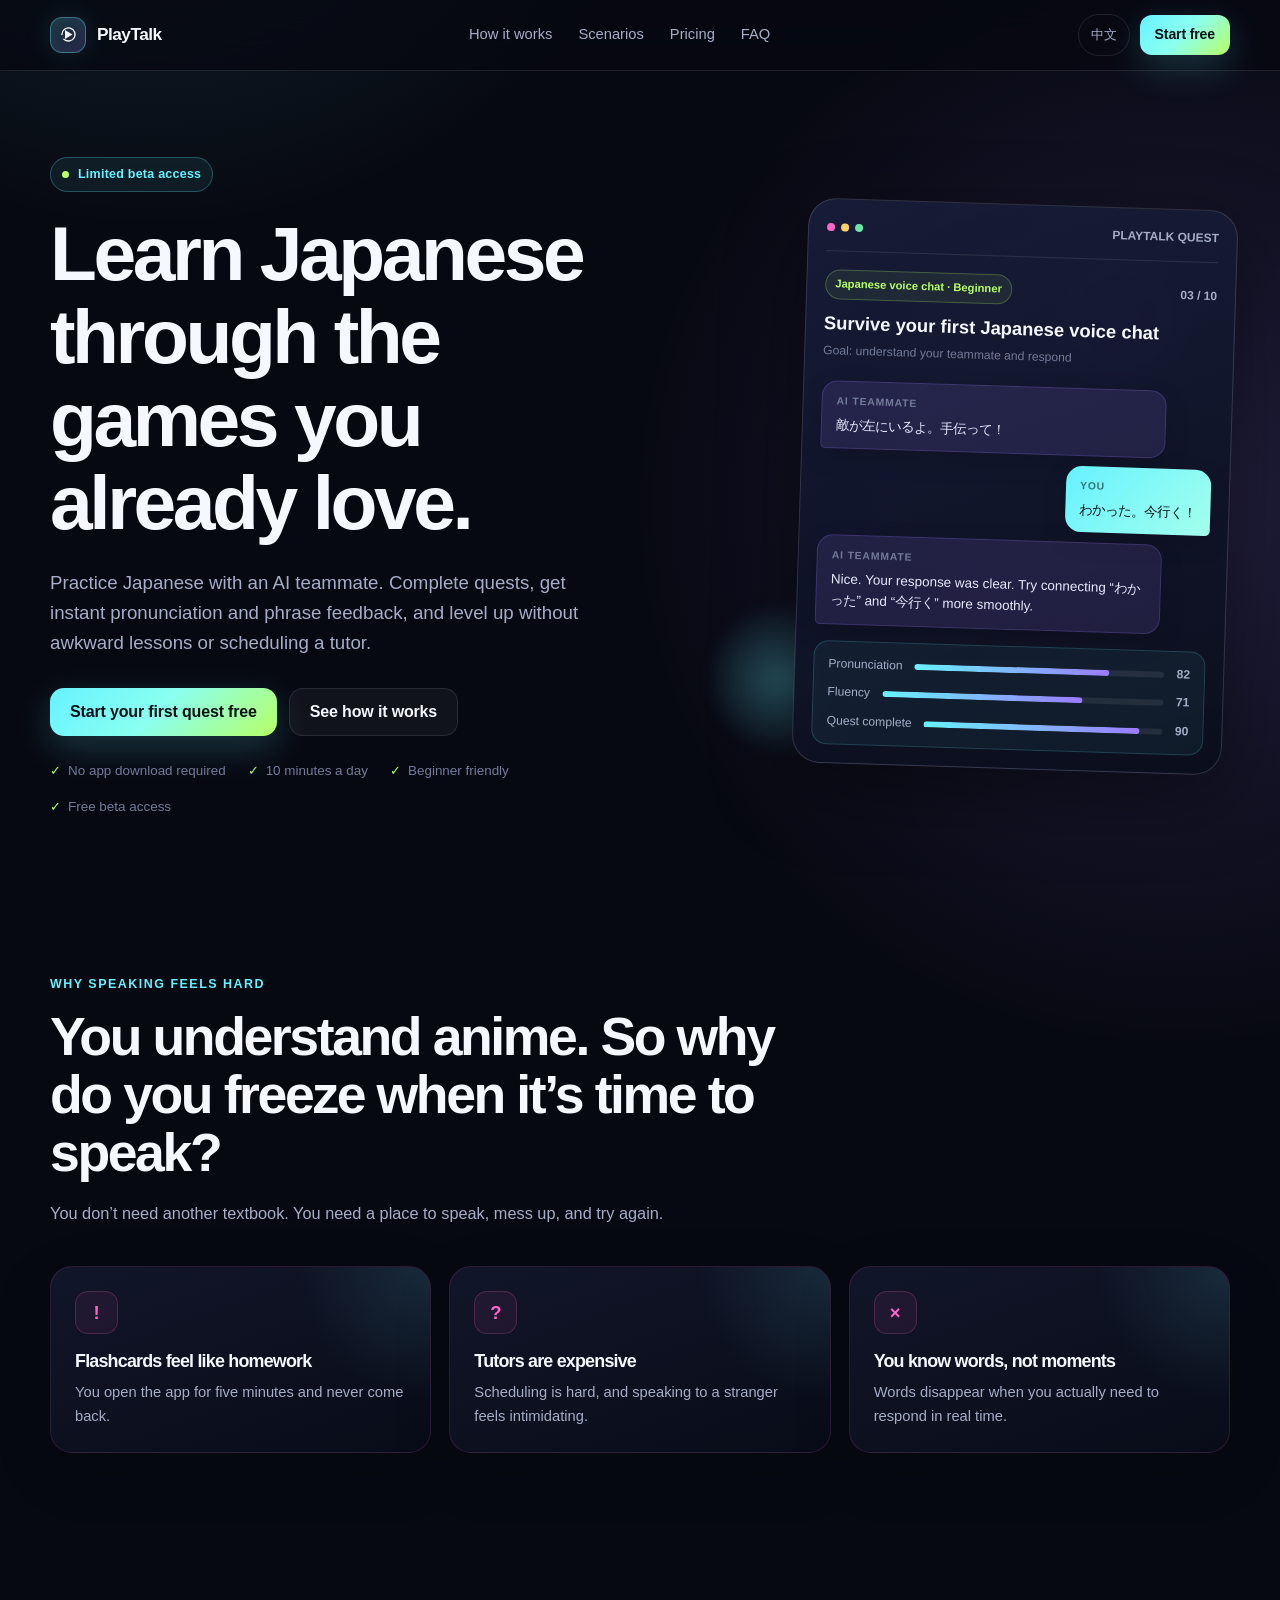
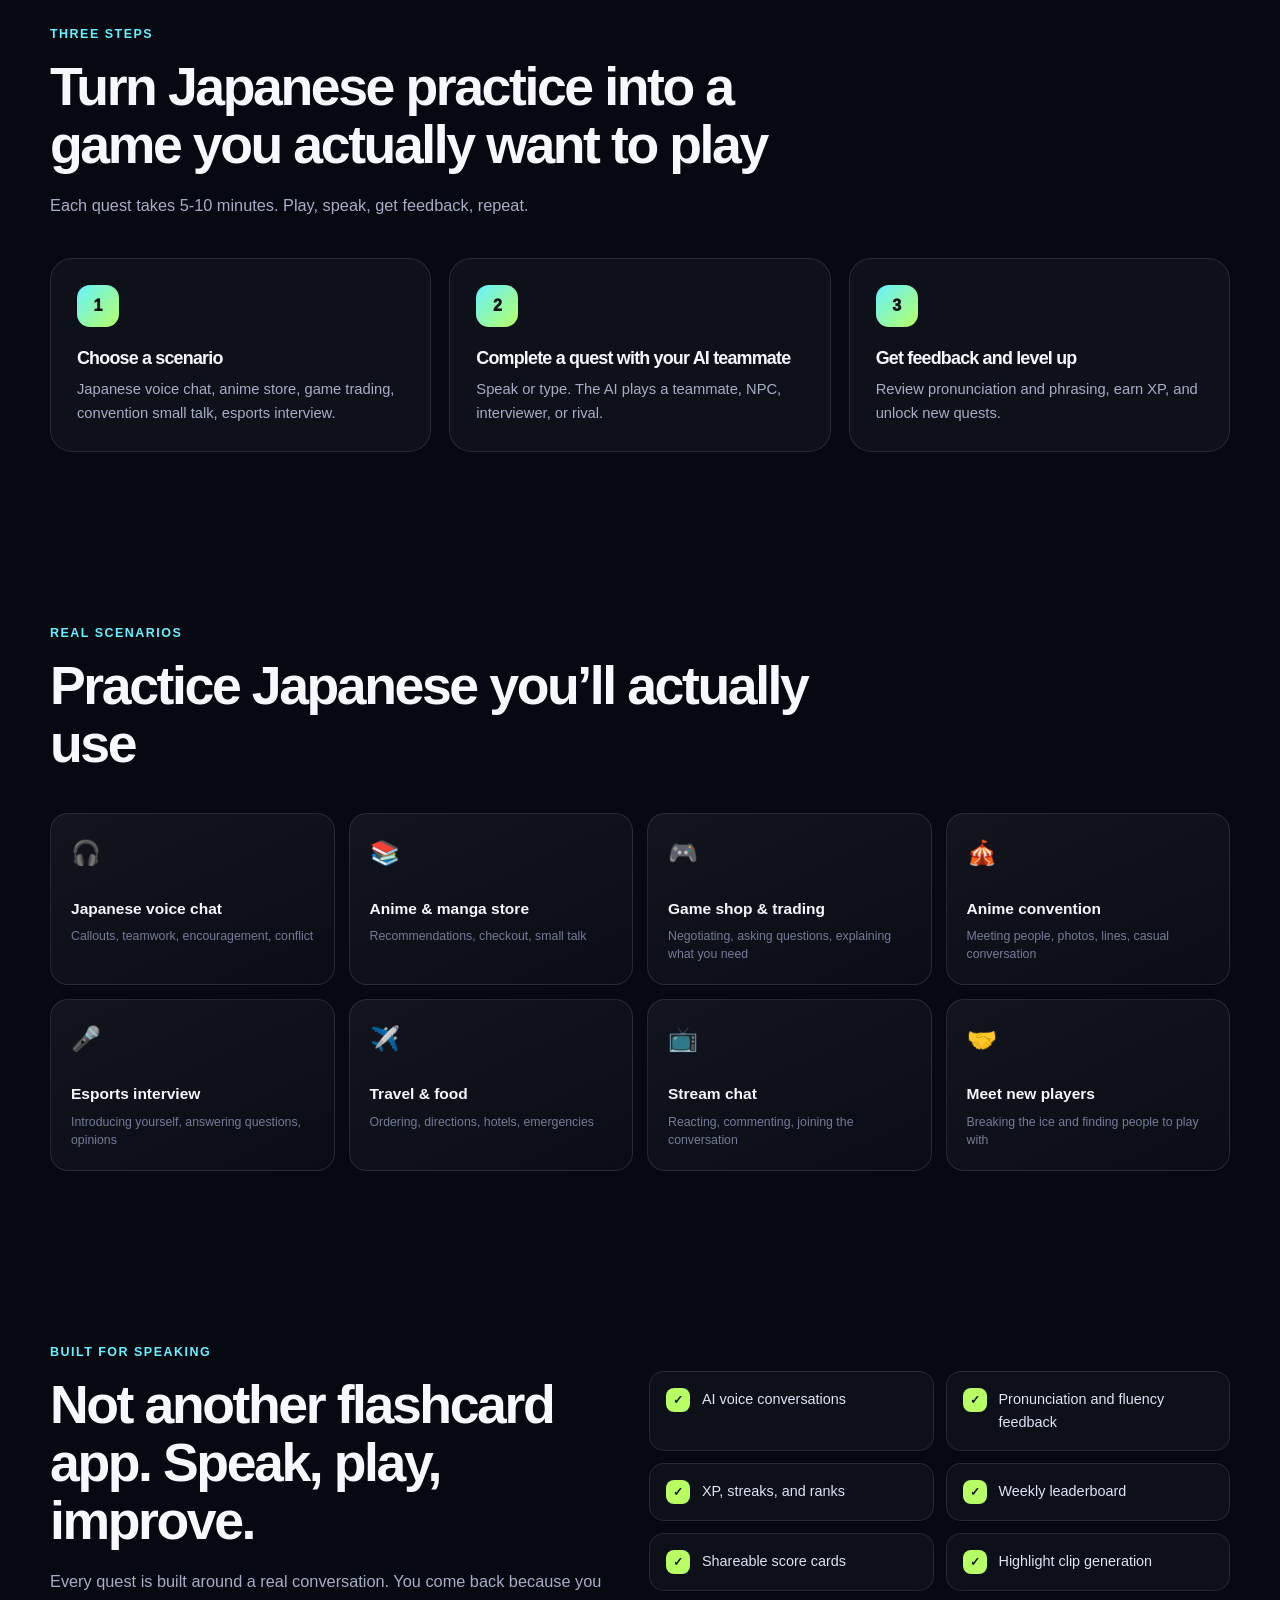
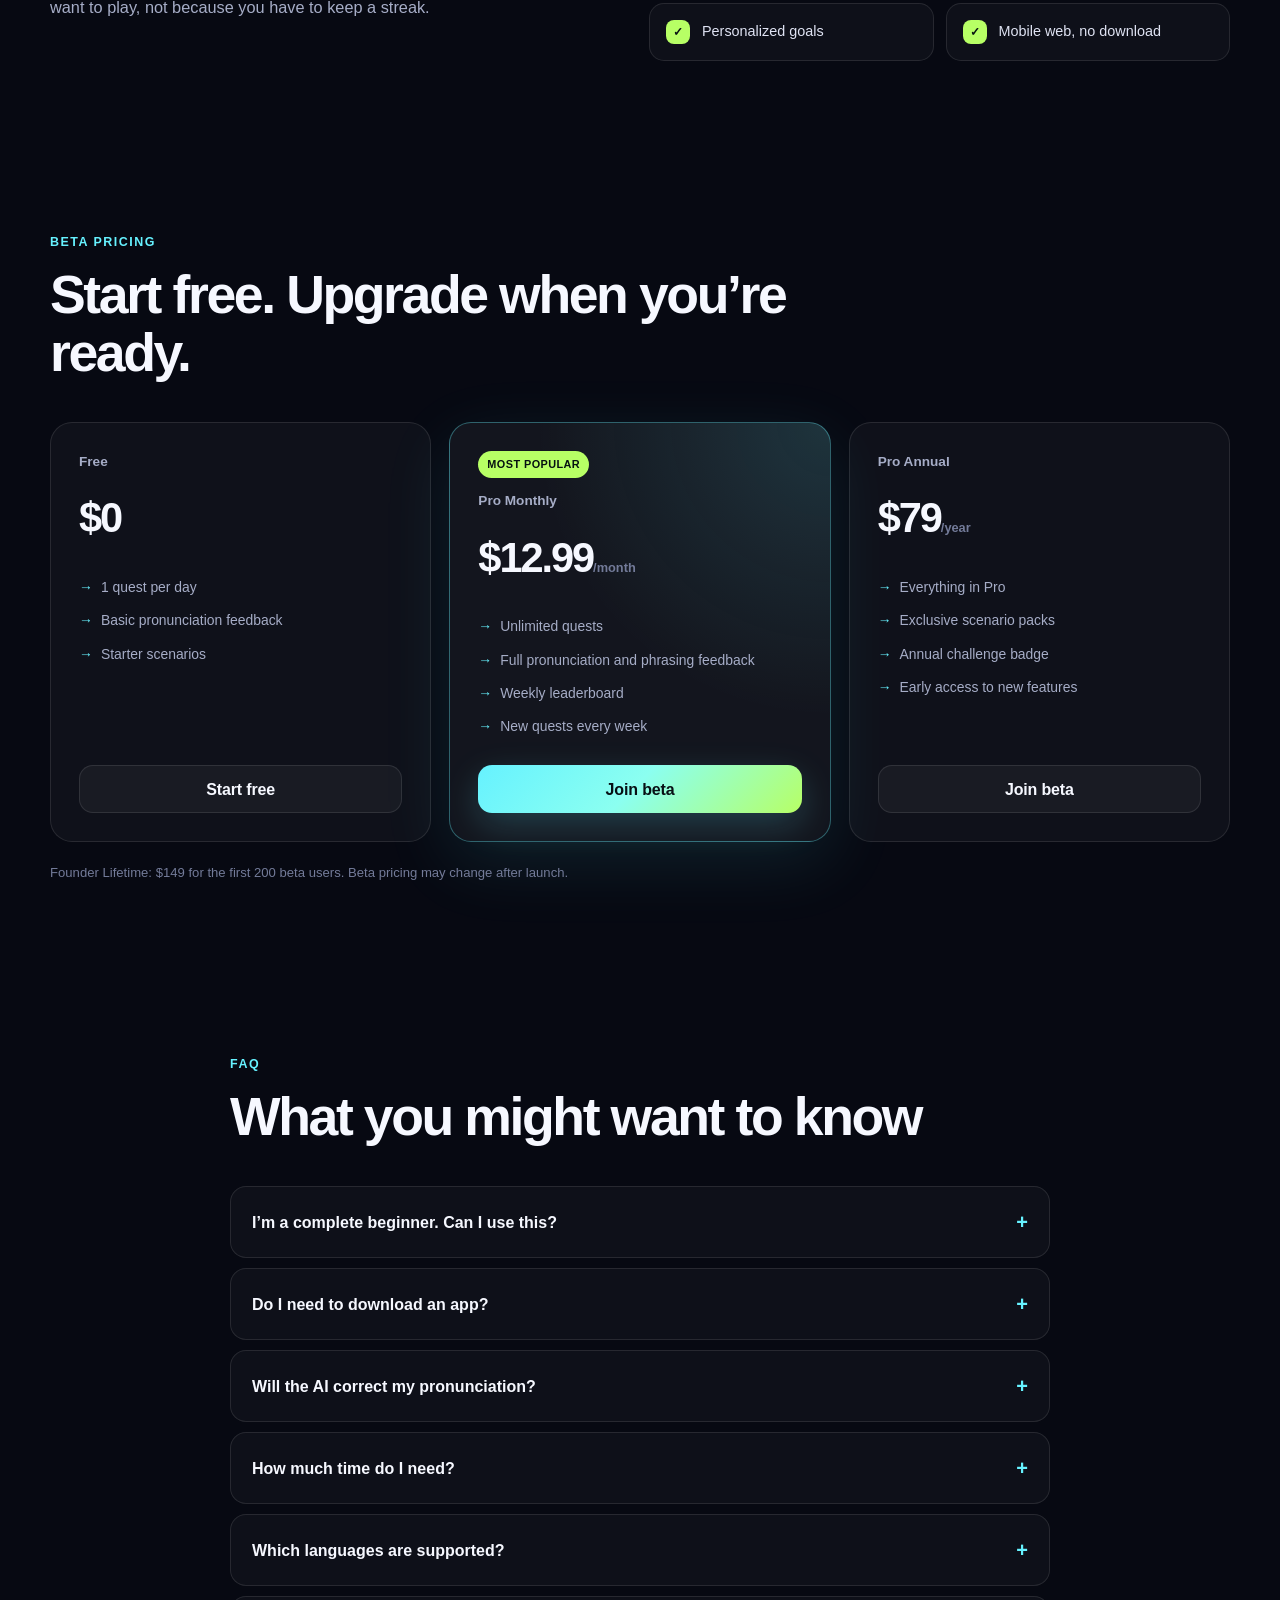
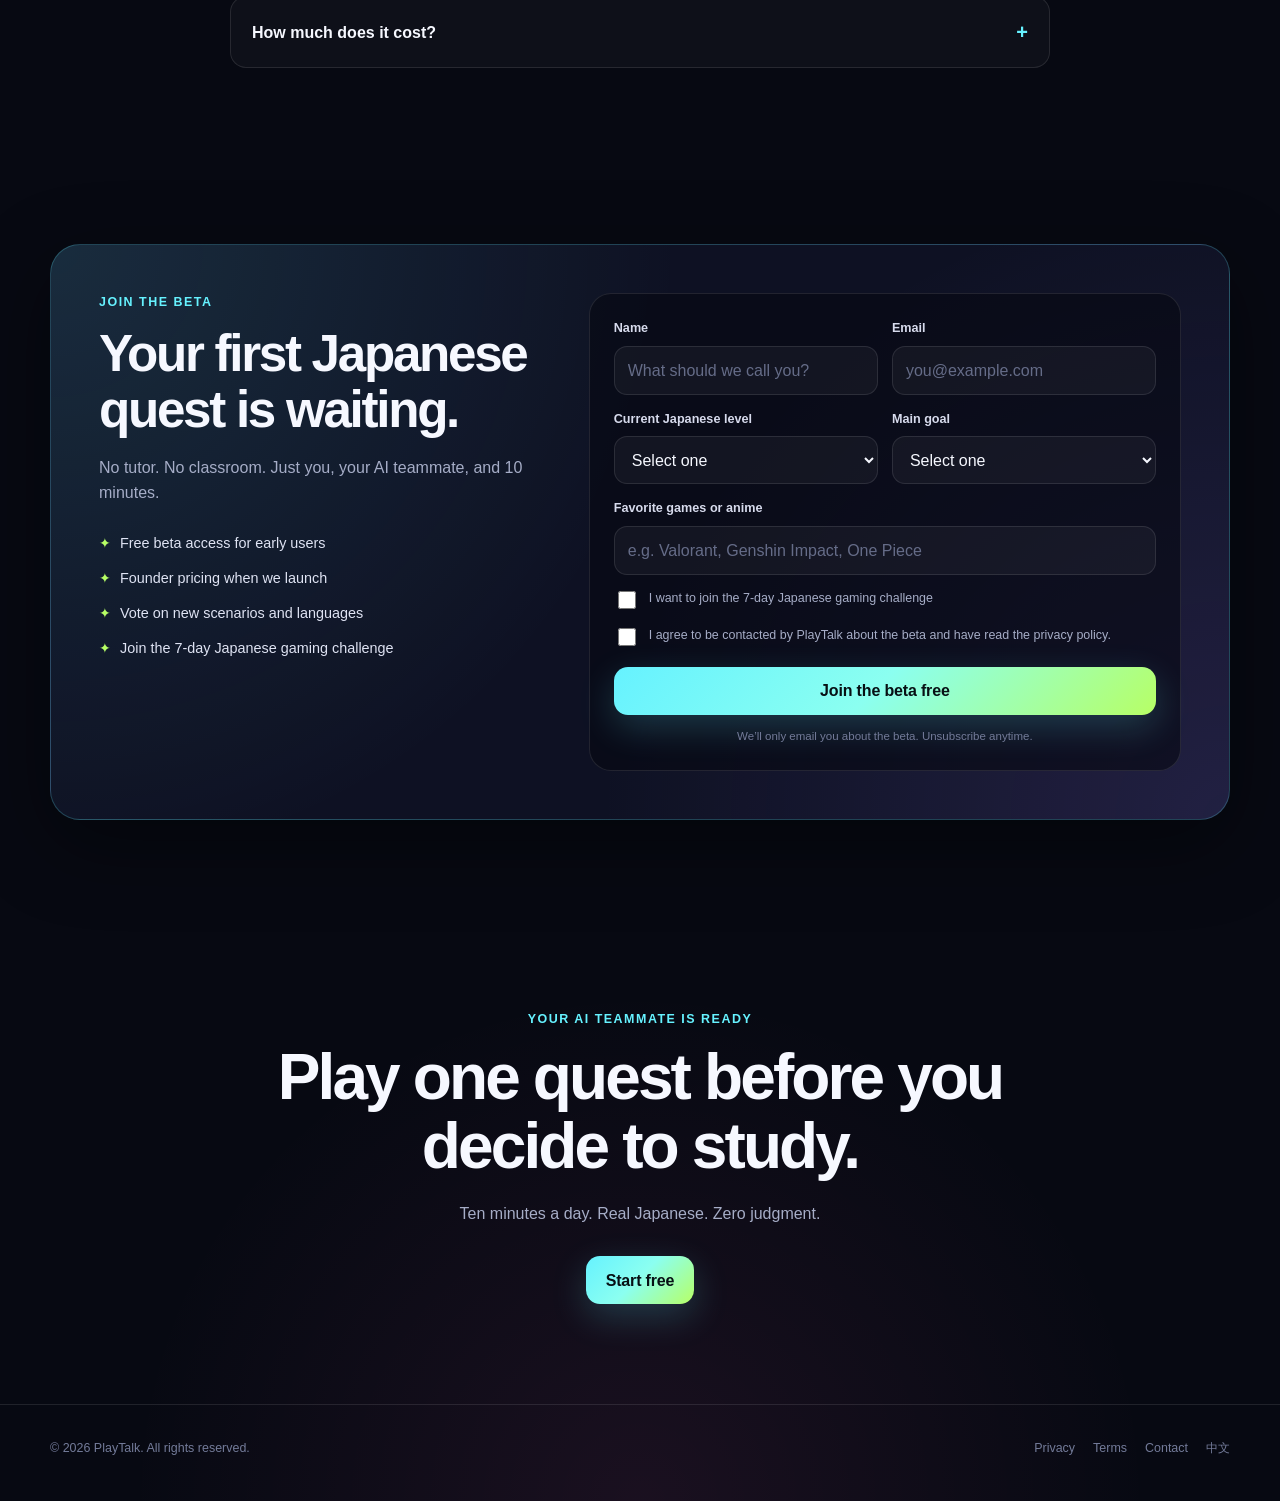
==== commit 94a8207a: "Add Netlify Forms backend" ====
--- a/us/index.html
+++ b/us/index.html
@@ -308,6 +308,9 @@
 
         <form
           class="form-card"
+          name="waitlist"
+          data-netlify="true"
+          netlify-honeypot="website"
           data-waitlist-form
           data-success-text="You’re on the PlayTalk beta list. We’ll send your first quest link within 24 hours."
           data-error-text="Something went wrong. Please try again or email hello@playtalk.gg."
@@ -365,6 +368,7 @@
             </label>
           </div>
 
+          <input type="hidden" name="form-name" value="waitlist">
           <input type="hidden" name="language" value="en">
           <input type="hidden" name="page_variant" value="a">
           <input type="hidden" name="utm_source" value="">
